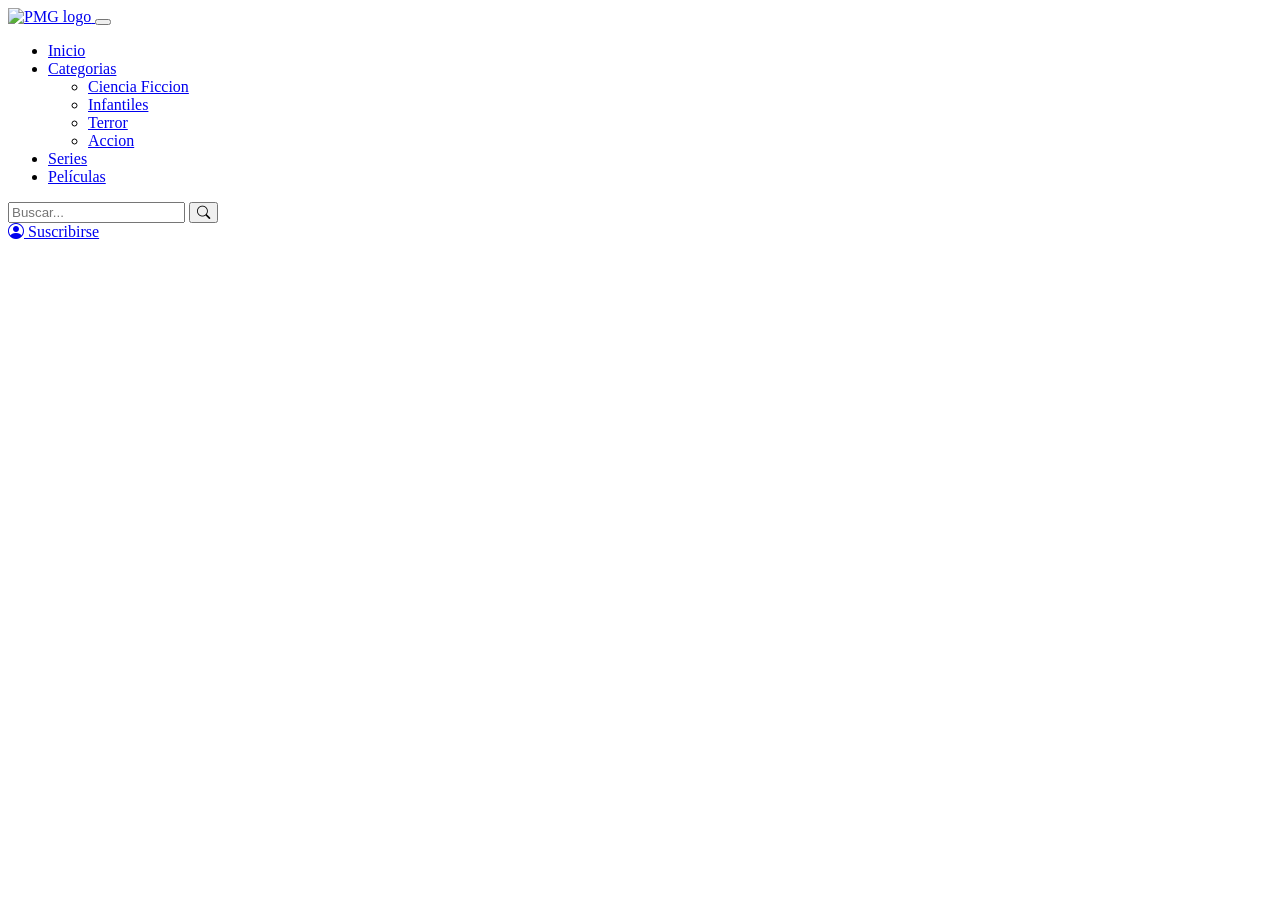
==== pages/acercaDeNosotros.html @ 9ce1ec20 "agregue el navbar en todas las paginas" ====
<!doctype html>
<html lang="es" data-bs-theme="dark">
  <head>
    <meta charset="UTF-8" />
    <meta name="viewport" content="width=device-width, initial-scale=1.0" />
    <meta
      name="description"
      content="Mirá las mejores películas y series en un solo lugar. Con PMR pochocleá sin limites ni interrupciones. Contenido actualizado nacional e internacional."
    />
    <meta
      name="author"
      content="Maira Galván, Patricio Moyano, Rodrigo Rueda"
    />
    <link rel="shortcut icon" href="./img/favic.jpeg" type="image/x-icon" />
    <link
      rel="stylesheet"
      href="https://cdn.jsdelivr.net/npm/bootstrap-icons@1.13.1/font/bootstrap-icons.min.css"
    />
    <link rel="stylesheet" href="./css/bootstrap.min.css" />
    <link rel="stylesheet" href="./css/style.css" />
    <title>PMR Plus</title>
  </head>
<body>
  <header class="sticky-top">
    <nav class="navbar navbar-expand-lg navbar-dark ">
      <div class="container-fluid">

                <!-- Logo -->
                <a class="navbar-brand fw-bold d-flex alingn-items-center" href="./index.html">
                    <img src="./img/logoNavbar.png" alt="PMG logo"  class="logo-nav">
                  </a>
                  
                  <!-- hamburguesa -->
                  <button class="navbar-toggler" type="button" data-bs-toggle="collapse" data-bs-target="#navbarContenido">
                    <span class="navbar-toggler-icon"></span>
                  </button>
                  
                  <!-- Contenido del navbar -->
                  <div class="collapse navbar-collapse" id="navbarContenido">
                    
                    <!-- Links -->
                    <ul class="navbar-nav  me-auto mb-2 mb-lg-0 ">
                    <li class="nav-item"> 
                      <a class="nav-link active" href="./index.html">Inicio</a>
                    </li>
                    <!--Categorias desplegable-->
                    <li class="nav-item dropdown">
                      <a class="nav-link dropdown-toggle" href="#" role="button" data-bs-toggle="dropdown">
                        Categorias
                      </a>
                        <ul class="dropdown-menu dropdown-menu-dark">
                          <li>
                            <a class="dropdown-item" href="./pages/categorias.html">Ciencia Ficcion</a>
                          </li>
                          <li>
                            <a class=" dropdown-item" href="./pages/categorias2.html">Infantiles</a>
                          </li>
                          <li>
                            <a class=" dropdown-item" href="./pages/error404.html">Terror</a>
                          </li>
                          <li>
                            <a class=" dropdown-item" href="./pages/error404.html">Accion</a>
                          </li>
                        </ul>
                      </li>
                        <li class="nav-item">
                          <a class="nav-link" href="./pages/detalleSerie.html">Series</a>
                        </li>
                        <li class="nav-item">
                          <a class="nav-link" href="./pages/detallePelicula.html">Películas</a>
                        </li>
                      
                    </ul>

                    <!-- Buscador -->
                    <div class="d-flex flex-column flex-lg-row align-items-lg-center gap-3">
                      <form class="d-flex">
                        <input class="form-control me-2 buscador" type="search" placeholder="Buscar...">
                        <button class="btn btn-outline-light" type="submit">
                          <i class="bi bi-search"></i>
                        </button>
                      </form>
                      
                      <div class="d-flex align-items-center gap-3 ">
                        <!-- login -->
                        <a href="./pages/login.html" class="login-icon ">
                          <i class="bi bi-person-circle"></i>
                        </a>
                    <!--suscripcion-->
                        <a href="./pages/suscripcion.html" class="btn btn-moderno">Suscribirse</a>
                      </div>
                    </div>
                
              </div>
        </nav>
        
    </header>
    <main>
    </main>
</body>
</html>
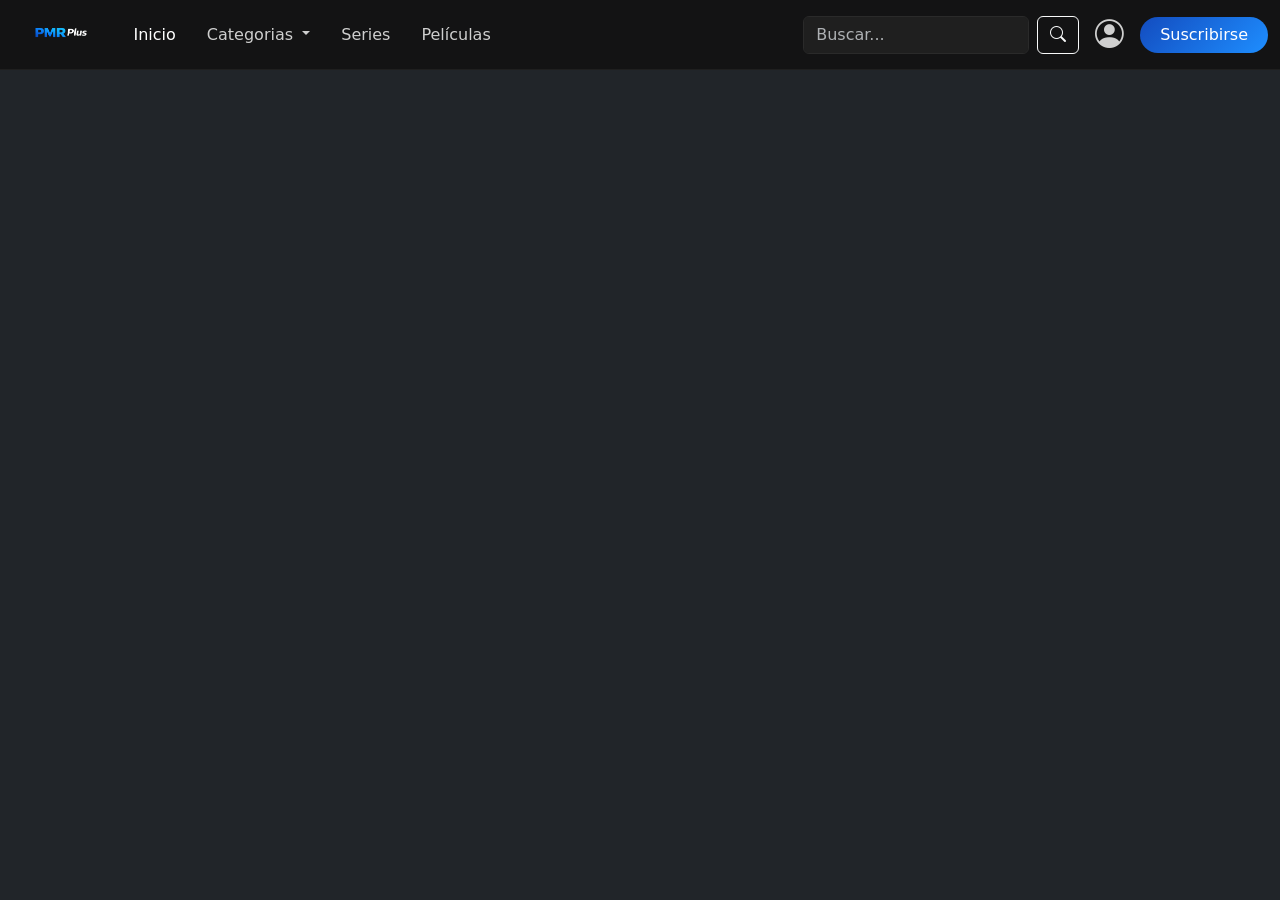
==== commit 179b83f5: "corrijo el funcionamiento del los links" ====
--- a/pages/acercaDeNosotros.html
+++ b/pages/acercaDeNosotros.html
@@ -11,23 +11,23 @@
       name="author"
       content="Maira Galván, Patricio Moyano, Rodrigo Rueda"
     />
-    <link rel="shortcut icon" href="./img/favic.jpeg" type="image/x-icon" />
+    <link rel="shortcut icon" href="../img/favic.jpeg" type="image/x-icon" />
     <link
       rel="stylesheet"
       href="https://cdn.jsdelivr.net/npm/bootstrap-icons@1.13.1/font/bootstrap-icons.min.css"
     />
-    <link rel="stylesheet" href="./css/bootstrap.min.css" />
-    <link rel="stylesheet" href="./css/style.css" />
+    <link rel="stylesheet" href="../css/bootstrap.min.css" />
+    <link rel="stylesheet" href="../css/style.css" />
     <title>PMR Plus</title>
   </head>
-<body>
-  <header class="sticky-top">
-    <nav class="navbar navbar-expand-lg navbar-dark ">
+  <body>
+    <header class="sticky-top">
+        <nav class="navbar navbar-expand-lg navbar-dark ">
       <div class="container-fluid">
 
                 <!-- Logo -->
                 <a class="navbar-brand fw-bold d-flex alingn-items-center" href="./index.html">
-                    <img src="./img/logoNavbar.png" alt="PMG logo"  class="logo-nav">
+                    <img src="../img/logoNavbar.png" alt="PMG logo"  class="logo-nav">
                   </a>
                   
                   <!-- hamburguesa -->
@@ -41,7 +41,7 @@
                     <!-- Links -->
                     <ul class="navbar-nav  me-auto mb-2 mb-lg-0 ">
                     <li class="nav-item"> 
-                      <a class="nav-link active" href="./index.html">Inicio</a>
+                      <a class="nav-link active" href="../index.html">Inicio</a>
                     </li>
                     <!--Categorias desplegable-->
                     <li class="nav-item dropdown">
@@ -50,24 +50,24 @@
                       </a>
                         <ul class="dropdown-menu dropdown-menu-dark">
                           <li>
-                            <a class="dropdown-item" href="./pages/categorias.html">Ciencia Ficcion</a>
+                            <a class="dropdown-item" href="./categorias.html">Ciencia Ficcion</a>
                           </li>
                           <li>
-                            <a class=" dropdown-item" href="./pages/categorias2.html">Infantiles</a>
+                            <a class=" dropdown-item" href="./categorias2.html">Infantiles</a>
                           </li>
                           <li>
-                            <a class=" dropdown-item" href="./pages/error404.html">Terror</a>
+                            <a class=" dropdown-item" href="./error404.html">Terror</a>
                           </li>
                           <li>
-                            <a class=" dropdown-item" href="./pages/error404.html">Accion</a>
+                            <a class=" dropdown-item" href="./error404.html">Accion</a>
                           </li>
                         </ul>
                       </li>
                         <li class="nav-item">
-                          <a class="nav-link" href="./pages/detalleSerie.html">Series</a>
+                          <a class="nav-link" href="./error404.html">Series</a>
                         </li>
                         <li class="nav-item">
-                          <a class="nav-link" href="./pages/detallePelicula.html">Películas</a>
+                          <a class="nav-link" href="./error404.html">Películas</a>
                         </li>
                       
                     </ul>
@@ -83,11 +83,11 @@
                       
                       <div class="d-flex align-items-center gap-3 ">
                         <!-- login -->
-                        <a href="./pages/login.html" class="login-icon ">
+                        <a href="./login.html" class="login-icon ">
                           <i class="bi bi-person-circle"></i>
                         </a>
                     <!--suscripcion-->
-                        <a href="./pages/suscripcion.html" class="btn btn-moderno">Suscribirse</a>
+                        <a href="./suscripcion.html" class="btn btn-moderno">Suscribirse</a>
                       </div>
                     </div>
                 
@@ -96,6 +96,9 @@
         
     </header>
     <main>
+      
     </main>
+    
+<script src="../js/bootstrap.bundle.min.js"></script>
 </body>
 </html>
--- a/css/style.css
+++ b/css/style.css
@@ -0,0 +1,459 @@
+@import url("https://fonts.googleapis.com/css2?family=Gravitas+One&family=Oswald:wght@200..700&family=Smooch+Sans:wght@100..900&display=swap");
+@import url('https://fonts.cdnfonts.com/css/buchanan');
+
+/**navbar**/
+/*barra fija*/
+.navbar {
+    height: 70px; /*altura del navbar*/
+    background-color: rgb(18, 18, 18, 0.9);
+    backdrop-filter: blur(8px); /*fondo borroso*/
+    border-bottom: 1px solid #1f1f1f; /*linea de corte*/
+    
+}
+
+.sticky-top{
+    position: sticky;
+    top: 0;
+    z-index: 1020;
+}
+
+/*logo*/
+.logo-nav {
+    height: 65px;
+    width: auto;
+}
+
+/*links*/
+.nav-link {
+    color: #cfcfcf;
+    position: relative;
+    transition: color 0.3s ease;
+    margin-right: 15px;
+}
+
+.nav-link:hover {
+    color: #1e8eff 
+}
+
+/*buscador*/
+.buscador{
+    background-color: #1f1f1f;
+    border: 1px solid #2a2a2a;
+    color: white;
+}
+
+.buscador:focus{
+    background-color: #1f1f1f;
+    border-color:#1e8eff ;
+    box-shadow: 0 0 8px rgba(30, 142, 255, 0.4); /*sobra de fondo cuando paso el mouse*/
+    color: white;
+}
+
+/*login*/
+.login-icon{
+    font-size: 1.8rem;/*tamaño*/
+    color: #cfcfcf;
+    transition: all 0.3s ease;
+    text-decoration: none;
+    display: flex;
+    align-items: center;
+    height: 42px;
+    transition: all 0.3s ease;
+}
+
+.login-icon:hover{
+    color:#1e8eff;
+    transform: scale(1.1);/*se agranda*/
+}
+
+.btn-moderno{
+    background: linear-gradient(135deg, #134cbf, #1e8eff); 
+    border: none;
+    border-radius: 30px;
+    padding: 6px 20px;
+    font-weight: 500;
+    color: white;
+    transition: all 0.3s ease;
+}
+
+.btn-moderno:hover{
+    transform: scale(1.05);
+    box-shadow:  0 4px 15px rgba(30, 142, 255, 0.5) ;
+    color: white;
+}
+
+/*!responsive¡*/
+@media (max-width: 992px){
+    .navbar-collapse{
+        background-color: rgba(26, 26, 26, 0.95);
+        backdrop-filter: blur(8px);
+        padding: 20px;
+        margin-top: 10px;
+        border-radius: 12px;
+        animation: fadeIn 0.3s ease-in-out; 
+    }
+
+    .logo-nav {
+        height: 45px; 
+    }
+
+
+}
+
+/* COMIENZAN ESTILOS PARA BANNER PRINCIPAL */
+.bg-img{
+  background-image:
+  radial-gradient(
+    ellipse at center,
+    rgba(0,0,0,0) 40%,
+    rgba(0,0,0,0.9) 94%
+  ),
+   url(../img/Superperri.avif);
+  background-size:cover;
+  height: 220px;
+}
+ 
+.contenido {
+  h1{
+    font-family: 'Buchanan', sans-serif;
+    font-size: 45px;
+  }
+  h6 {
+    font-family: "Oswald", sans-serif;
+    font-weight: weight;
+    font-style: normal;
+    color: #1e8eff;
+  }
+}
+
+.cont-edad{
+    display: flex;
+    position: absolute;
+    right: 0;
+    bottom: 20px;
+    
+}
+.bandita{
+    background-color: #1e8eff;
+    width: 5px;
+}
+
+.edad{
+    color: #1e8eff;
+    padding: 10px;
+    background-color:rgba(0, 0, 0, 0.7);
+}
+
+.btn-grad {
+  background-image: linear-gradient(
+    to right,
+    #dc2424 0%,
+    #4a569d 51%,
+    #dc2424 100%
+  );
+}
+.btn-grad {
+  padding: 15px 45px;
+  text-align: center;
+  text-transform: uppercase;
+  transition: 0.5s;
+  background-size: 200% auto;
+  color: white;
+  box-shadow: 0 0 20px #eee;
+  border-radius: 10px;
+  display: block;
+}
+
+.btn-grad:hover {
+  background-position: right center; 
+  color: #fff;
+  text-decoration: none;
+}
+
+@media(width >= 768px){
+  .bg-img{
+    height: 400px;
+  }
+  .cont-edad{
+    bottom: 40px;
+  }
+}
+
+@media(width > 1024px){
+  .bg-img{
+    height: 90vh;
+    background-image:
+    linear-gradient(
+      to bottom,
+      rgba(0, 0, 0, 0) 0%,
+      rgba(0, 0, 0, 0) 70%,
+      rgba(0, 0, 0, 0.9) 95%
+    ),
+    linear-gradient(
+      to right,
+      rgba(0, 0, 0, 0.8) 15%,
+      rgba(0, 0, 0, 0.75) 20%,
+      rgba(0, 0, 0, 0) 50%,
+      rgba(0, 0, 0, 0) 100%
+    ),
+    url(../img/Superperri.avif);
+    background-position: top;
+  }
+  .contenido {
+    position: absolute;
+    bottom: 50px;
+    left: 65px;
+    h1{
+      font-size: 58px;
+    }
+    p{
+      max-width: 35%;
+    }
+  }
+  .cont-edad{
+    bottom: 100px;
+  }
+}
+
+/* -----COMIENZA ESTILOS SECCION PELIS SUGERIDAS -----*/
+
+.card {
+  transition: all 300ms ease;
+  cursor: pointer;
+  border-radius: 10px;
+  flex-shrink: 0; /*Para que no se achiquen las cards*/
+  
+  &:hover{
+    transform: scale(1.2);
+    z-index: 10;
+    border: 3px solid linen;
+  }
+}
+
+.card img{
+  border-radius: 10px;
+}
+
+.carousel-inner{
+  overflow: visible; /*Permite que las cards se agranden con el hover*/
+}
+
+.carousel-control-prev, .carousel-control-next{ /*Color claro para flechas carousel*/
+  filter: invert(0);
+}
+
+.row>*{  /*Le cambie el padding con el que viene la grilla de bootstrap*/
+  padding-left: 3px!important;
+  padding-right: 3px!important;
+}
+
+.contenedor{
+  display:flex;
+  gap: 16px;
+  overflow-x: auto; /*Permite que el contenido se desborde sin estirar la pagina hacia los costados*/
+  scroll-behavior: smooth;
+  padding: 16px 0;
+}
+
+.contenedor::-webkit-scrollbar{  
+  display: none;
+}
+
+
+@media (width > 1024px){  /*En dispositivos grandes se ve solo carousel bootstrap*/
+  .carousel-md{
+    display: none;
+  }
+}
+
+@media (width <= 1024px){  /*En dispositivos sm y md desaparece el carousel y aparece grilla flexbox*/
+  .carousel-lg{
+    display: none;
+  }
+}
+/*-----FINALIZAN ESTILOS SECCION PELIS SUGERIDAS-----*/
+
+/**banner de suscripcion**/
+.banner-suscripcion{
+    position: relative;
+    height: 400px; 
+    overflow: hidden; /*se borra si algo sobresale*/
+    margin: auto;
+}
+
+.banner-img{
+    position:absolute;
+    width: 100%;
+    height: 100%;
+    object-fit: cover; /*para que no se deforme*/
+    top: 0;
+    left: 0;
+}
+
+.banner-contenido{
+    position: relative;
+    z-index: 2;
+    color: white;
+    height: 100%;
+    display: flex;
+    flex-direction: column;
+    justify-content: center;
+    align-items: center;
+    background-color: #00000076;
+}
+
+.titulo-banner{
+    font-size: 2rem;
+    font-weight: 600;/*grosor para el titulo*/
+    margin-bottom: 15px;
+}
+
+.sub-banner{
+    margin-bottom: 25px;
+    color: #d1d1d1;
+}
+
+.botones-banner{
+    display: flex;
+    justify-content: center;
+    gap: 20px;
+    flex-wrap: wrap;
+}
+
+.boton-primary{
+    background-color: #163f90bf;
+    border: none;
+    padding: 12px 35px;
+    border-radius: 30px;
+    font-weight: 500;
+    color: white;
+    transition: all 0.3s ease;
+}
+
+.boton-primary:hover {
+    transform: scale(1.08);
+    box-shadow: 0 8px 25px rgba(30, 142, 255, 0.6); 
+}
+
+.boton-secondary{
+    border: 2px solid #11589e;
+    padding: 14px 40px;
+    border-radius: 50px;
+    color: #1e8eff;
+    transition: all 0.3s ease;
+}
+
+.boton-secondary:hover{
+    background-color: #1e8eff;
+    color: white;
+}
+
+/*responsive banner suscripcion*/
+@media (max-whidth: 992px) {
+    .titulo-banner{
+        font-size: 1.8rem;
+    }
+}
+
+@media (max-width: 768px){
+    .banner-suscripcion{
+        height: auto; /*ya no queda fijo */
+    }
+
+    .banner-contenido{
+        padding: 60px 20px;
+        text-align: center;
+    }
+
+    .titulo-banner{
+        font-size: 1.5rem;
+    }
+
+    .sub-banner{
+        font-size: 1rem;
+    }
+
+    .botones-banner{
+        flex-direction: column;
+        gap: 15px;
+    }
+
+    .botones-banner a{
+        width: 100%;
+        text-align: center;
+    }
+}
+
+/*Categorias Sugeridas*/
+
+.categoria-card {
+  transition: transform 0.3s ease, box-shadow 0.3s ease;
+}
+
+.categoria-card:hover {
+  transform: scale(1.05);
+  box-shadow: 0 10px 25px rgba(0,0,0,0.5);
+}
+
+.titulo-categoria {
+  font-family: 'Buchanan', sans-serif;
+  color: #ff0000;
+  background-color: rgba(0, 0, 0, 0.705);
+  letter-spacing: 3px;
+  text-transform: uppercase;
+  font-size: 1.3rem;
+}
+
+/*-----COMIENZAN ESTILOS PARA PAGINAS DE CATEGORIAS-----*/
+
+.carousel-indicators{
+  position: relative;
+  margin-top: 20px;
+}
+
+.carousel-indicators button{
+  width: 40px!important;
+  height: 40px!important;
+  text-indent: 0!important;
+}
+
+#boton-flecha{
+  background-color: rgba(0, 0, 0, 0);
+  border-radius: 50%;
+  scale: 0.7;
+  &:hover{
+    background-color: rgba(0, 0, 0, 0.6);
+  }
+}
+
+.galeria img{
+  cursor: pointer;
+  transition: all 300ms ease;
+  border: solid 2px rgba(255, 255, 255, 0);
+  &:hover{
+    transform: scale(1.1);
+    border: solid 2px rgb(255, 255, 255);
+  }
+}
+
+.form-select{
+  width: 200px!important;
+}
+
+@media (width > 1400px){
+  .carousel-control-next {
+    right: 300px;
+}
+  .carousel-control-prev{
+    left: 300px;
+  }
+}
+
+
+
+
+
+
+
+
+
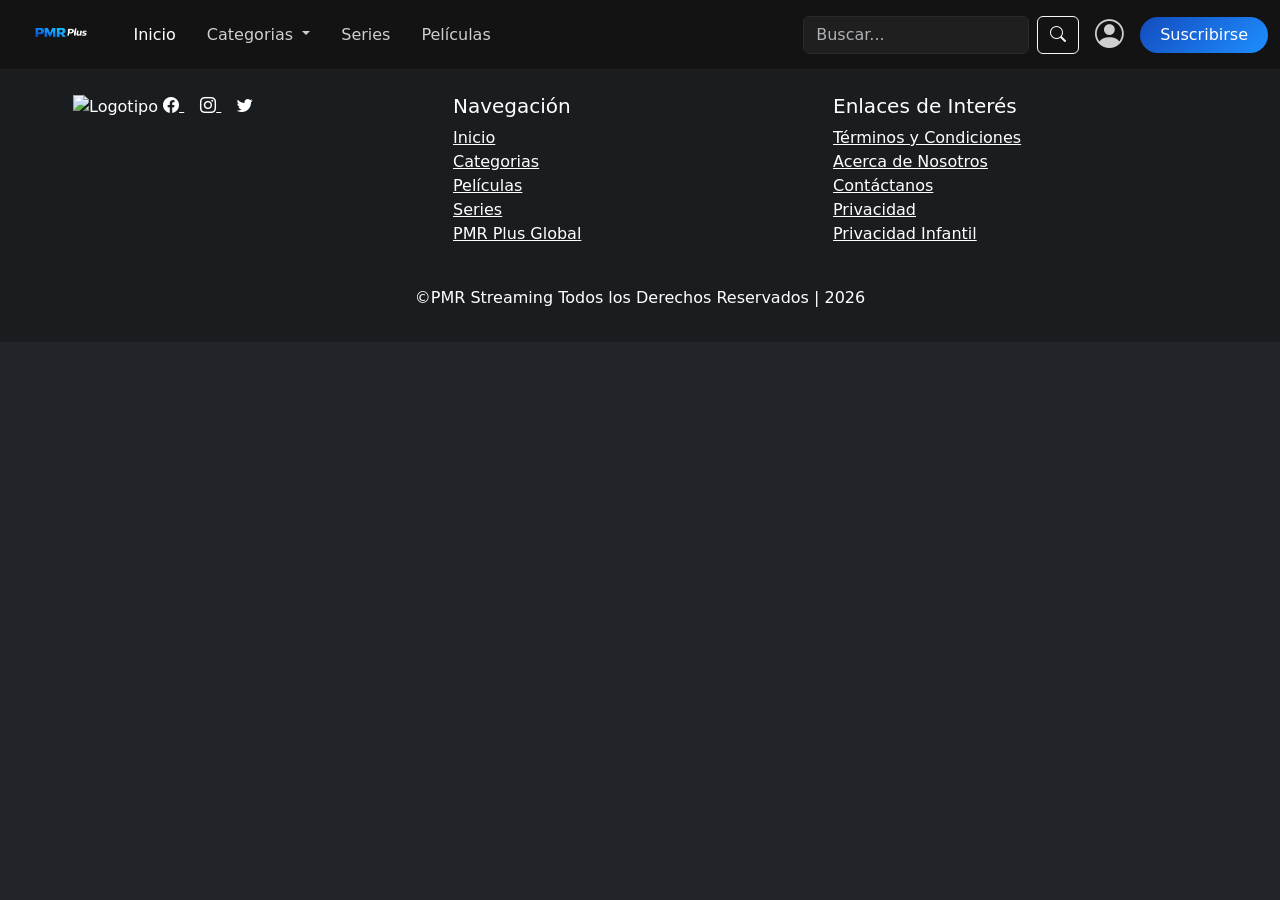
==== commit 5dbe7df0: "agregando el footer a todas los archivos" ====
--- a/pages/acercaDeNosotros.html
+++ b/pages/acercaDeNosotros.html
@@ -61,6 +61,21 @@
                           <li>
                             <a class=" dropdown-item" href="./error404.html">Accion</a>
                           </li>
+                          <li>
+                            <a class=" dropdown-item" href="./error404.html">Comedia</a>
+                          </li>
+                          <li>
+                            <a class=" dropdown-item" href="./error404.html">Documentales</a>
+                          </li>
+                          <li>
+                            <a class=" dropdown-item" href="./error404.html">Policiales</a>
+                          </li>
+                          <li>
+                            <a class=" dropdown-item" href="./error404.html">Anime</a>
+                          </li>
+                          <li>
+                            <a class=" dropdown-item" href="./error404.html">Doramas</a>
+                          </li>
                         </ul>
                       </li>
                         <li class="nav-item">
@@ -98,7 +113,106 @@
     <main>
       
     </main>
-    
+    <footer class="bg-dark-subtle text-white pt-4 pb-3">
+        <div class="container">
+            <div class="row text-center text-md-start">
+                <!-- Columna 1: Logo y redes -->
+                <div class="col-12 col-md-12 col-lg-4 mb-3">
+                    <img src="./img/logoNavbar.png" alt="Logotipo" width="120" />
+                    <a href="./pages/error404.html" class="text-white me-3">
+                        <i class="bi bi-facebook"></i>
+                    </a>
+                    <a href="./pages/error404.html" class="text-white me-3">
+                        <i class="bi bi-instagram"></i>
+                    </a>
+                    <a href="./pages/error404.html" class="text-white">
+                        <i class="bi bi-twitter"></i>
+                    </a>
+                </div>
+                
+                <!-- Columna 2: Navegación -->
+                <div class="col-12 col-md-6 col-lg-4 mb-3">
+                    <h5>Navegación</h5>
+                    <ul class="list-unstyled">
+                        <li>
+                            <a href="../index.html" class="text-white me-3"
+                            >Inicio</a
+                            >
+                        </li>
+                        <li>
+                            <a href="../pages/categorias.html" class="text-white me-3"
+                            >Categorias</a
+                            >
+                        </li>
+                        <li>
+                            <a href="../pages/detallePelicula.html" class="text-white me-3"
+                            >Películas</a
+                            >
+                        </li>
+                        <li>
+                            <a href="../pages/detalleSerie.html" class="text-white me-3"
+                            >Series</a
+                            >
+                        </li>
+                <li>
+                    <a href="../pages/error404.html" class="text-white me-3"
+                    >PMR Plus Global</a
+                    >
+                </li>
+            </ul>
+        </div>
+        <!-- Columna 3: Links -->
+        <div class="col-12 col-md-6 col-lg-4 mb-3">
+            <h5>Enlaces de Interés</h5>
+            <ul class="list-unstyled">
+                <li>
+                    <a
+                    href="../pages/error404.html"
+                    class="text-white text-decoration-underline"
+                    >
+                    Términos y Condiciones
+                </a>
+            </li>
+            <li>
+                <a
+                href="../pages/acercaDeNosotros.html"
+                class="text-white text-decoration-underline"
+                >
+                Acerca de Nosotros
+            </a>
+                </li>
+                <li>
+                    <a
+                    href="../pages/contacto.html"
+                    class="text-white text-decoration-underline"
+                    >
+                    Contáctanos
+                </a>
+            </li>
+            <li>
+                <a
+                href="../pages/error404.html"
+                class="text-white text-decoration-underline"
+                >
+                Privacidad
+            </a>
+        </li>
+        <li>
+            <a
+            href="../pages/error404.html"
+            class="text-white text-decoration-underline"
+            >
+            Privacidad Infantil
+        </a>
+    </li>
+</ul>
+</div>
+</div>
+<p class="text-center mt-2">
+    ©PMR Streaming Todos los Derechos Reservados | 2026
+</p>
+</div>
+</footer>
 <script src="../js/bootstrap.bundle.min.js"></script>
 </body>
 </html>
--- a/css/style.css
+++ b/css/style.css
@@ -417,12 +417,12 @@
   text-indent: 0!important;
 }
 
-#boton-flecha{
-  background-color: rgba(0, 0, 0, 0);
+.boton-flecha{
+  background-color: rgba(0, 0, 0, 0)!important;
   border-radius: 50%;
   scale: 0.7;
   &:hover{
-    background-color: rgba(0, 0, 0, 0.6);
+    background-color: rgba(0, 0, 0, 0.6)!important;
   }
 }
 
@@ -440,20 +440,125 @@
   width: 200px!important;
 }
 
+@media (width >= 768px){
+  .btn-next {
+    right: 100px;
+}
+  .btn-prev{
+    left: 100px;
+  }
+}
+
+@media (width > 992px){
+  .btn-next {
+    right: 200px;
+}
+  .btn-prev{
+    left: 200px;
+  }
+  .lg-h3{
+    font-size: 28px;
+  }
+}
+
 @media (width > 1400px){
-  .carousel-control-next {
+  .btn-next {
     right: 300px;
 }
-  .carousel-control-prev{
+ .btn-prev{
     left: 300px;
   }
 }
 
 
-
-
-
-
-
-
-
+/*Subscripción*/
+
+.sub-body {
+  background-color: #1a1d20;
+  color: white;
+}
+
+.sub-card {
+  border-radius: 12px;
+}
+
+.sub-card:hover {
+  transform: scale(1.03);
+  transition: 0.3s ease;
+}
+
+.sub-footer {
+  background-color: #1a1d20;
+}
+
+/*Opcional*/
+.sub-fondo {
+  position: relative;
+  background-image: url('../img/backgroundSub.jpg');
+  background-size: cover;
+  background-position: center;
+  background-attachment: fixed;
+  overflow: hidden;
+}
+
+/* Overlay oscuro */
+.sub-fondo:before {
+  content: "";
+  position: absolute;
+  inset: 0;
+  backdrop-filter: blur(1px);
+  background: rgba(0, 0, 0, 0.6);
+  z-index: 0;
+}
+
+/* Asegura que el contenido quede arriba */
+.sub-fondo .container {
+  position: relative;
+  z-index: 1;
+}
+
+/* Caja del formulario 
+.form-card {
+  background: rgba(15, 15, 15, 0.85);
+  border-radius: 15px;
+  backdrop-filter: blur(4px);
+  box-shadow: 0 0 30px rgba(0, 0, 0, 0.6);
+}*/
+
+.error-body {
+  height: 100vh;
+  background-image: url('../img/error404.jpg');
+  background-size: cover;
+  background-position: center;
+  display: flex;
+  align-items: center;
+  justify-content: center;
+  position: relative;
+  color: white;
+}
+
+/* Overlay oscuro */
+.error-body:before {
+  content: "";
+  position: absolute;
+  inset: 0;
+  background: rgba(0, 0, 0, 0.7);
+  backdrop-filter: blur(4px);
+}
+
+.error-container {
+  position: relative;
+  z-index: 1;
+}
+
+.error-code {
+  font-size: 8rem;
+  font-weight: bold;
+  letter-spacing: 10px;
+  text-shadow: 0 0 25px rgba(30, 144, 255, 0.8);
+}
+
+
+
+
+
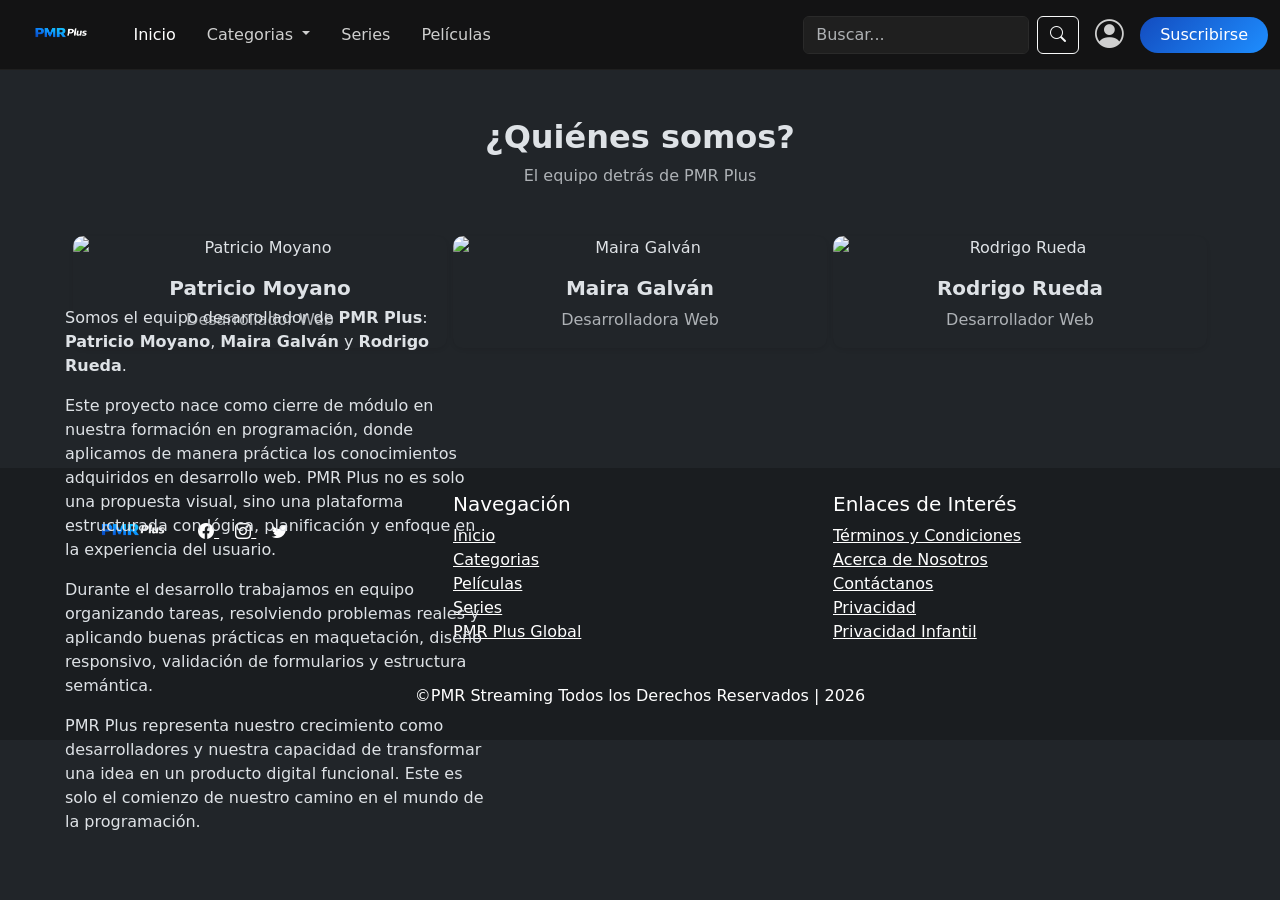
==== commit 6ed8a401: "avanzando en la pagina acerca de nosotros" ====
--- a/pages/acercaDeNosotros.html
+++ b/pages/acercaDeNosotros.html
@@ -11,13 +11,13 @@
       name="author"
       content="Maira Galván, Patricio Moyano, Rodrigo Rueda"
     />
-    <link rel="shortcut icon" href="../img/favic.jpeg" type="image/x-icon" />
+    <link rel="shortcut icon" href="../img/logoNavbar.png" type="image/x-icon" />
     <link
       rel="stylesheet"
       href="https://cdn.jsdelivr.net/npm/bootstrap-icons@1.13.1/font/bootstrap-icons.min.css"
     />
-    <link rel="stylesheet" href="../css/bootstrap.min.css" />
-    <link rel="stylesheet" href="../css/style.css" />
+    <link rel="stylesheet" href="../css/bootstrap.min.css"/>
+    <link rel="stylesheet" href="../css/style.css"/>
     <title>PMR Plus</title>
   </head>
   <body>
@@ -26,7 +26,7 @@
       <div class="container-fluid">
 
                 <!-- Logo -->
-                <a class="navbar-brand fw-bold d-flex alingn-items-center" href="./index.html">
+                <a class="navbar-brand fw-bold d-flex alingn-items-center" href="../index.html">
                     <img src="../img/logoNavbar.png" alt="PMG logo"  class="logo-nav">
                   </a>
                   
@@ -50,39 +50,39 @@
                       </a>
                         <ul class="dropdown-menu dropdown-menu-dark">
                           <li>
-                            <a class="dropdown-item" href="./categorias.html">Ciencia Ficcion</a>
-                          </li>
-                          <li>
-                            <a class=" dropdown-item" href="./categorias2.html">Infantiles</a>
-                          </li>
-                          <li>
-                            <a class=" dropdown-item" href="./error404.html">Terror</a>
-                          </li>
-                          <li>
-                            <a class=" dropdown-item" href="./error404.html">Accion</a>
-                          </li>
-                          <li>
-                            <a class=" dropdown-item" href="./error404.html">Comedia</a>
-                          </li>
-                          <li>
-                            <a class=" dropdown-item" href="./error404.html">Documentales</a>
-                          </li>
-                          <li>
-                            <a class=" dropdown-item" href="./error404.html">Policiales</a>
-                          </li>
-                          <li>
-                            <a class=" dropdown-item" href="./error404.html">Anime</a>
-                          </li>
-                          <li>
-                            <a class=" dropdown-item" href="./error404.html">Doramas</a>
+                            <a class="dropdown-item" href="../pages/categorias.html">Ciencia Ficcion</a>
+                          </li>
+                          <li>
+                            <a class=" dropdown-item" href="../pages/categorias2.html">Infantiles</a>
+                          </li>
+                          <li>
+                            <a class=" dropdown-item" href="../pages/error404.html">Terror</a>
+                          </li>
+                          <li>
+                            <a class=" dropdown-item" href="../pages/error404.html">Accion</a>
+                          </li>
+                          <li>
+                            <a class=" dropdown-item" href="../pages/error404.html">Comedia</a>
+                          </li>
+                          <li>
+                            <a class=" dropdown-item" href="../pages/error404.html">Documentales</a>
+                          </li>
+                          <li>
+                            <a class=" dropdown-item" href="../pages/error404.html">Policiales</a>
+                          </li>
+                          <li>
+                            <a class=" dropdown-item" href="../pages/error404.html">Anime</a>
+                          </li>
+                          <li>
+                            <a class=" dropdown-item" href="../pages/error404.html">Doramas</a>
                           </li>
                         </ul>
                       </li>
                         <li class="nav-item">
-                          <a class="nav-link" href="./error404.html">Series</a>
+                          <a class="nav-link" href=".../pages/detalleSerie.html">Series</a>
                         </li>
                         <li class="nav-item">
-                          <a class="nav-link" href="./error404.html">Películas</a>
+                          <a class="nav-link" href="../pages/detallePelicula.html">Películas</a>
                         </li>
                       
                     </ul>
@@ -98,11 +98,11 @@
                       
                       <div class="d-flex align-items-center gap-3 ">
                         <!-- login -->
-                        <a href="./login.html" class="login-icon ">
+                        <a href="../pages/login.html" class="login-icon ">
                           <i class="bi bi-person-circle"></i>
                         </a>
                     <!--suscripcion-->
-                        <a href="./suscripcion.html" class="btn btn-moderno">Suscribirse</a>
+                        <a href="../pages/" class="btn btn-moderno">Suscribirse</a>
                       </div>
                     </div>
                 
@@ -111,21 +111,94 @@
         
     </header>
     <main>
+<section class="quienes-somos py-5">
+  <div class="container">
+    
+    <div class="text-center mb-5">
+      <h2 class="fw-bold">¿Quiénes somos?</h2>
+      <p class="text-muted">El equipo detrás de PMR Plus</p>
+    </div>
+
+    <!-- FOTOS DEL EQUIPO -->
+    <div class="row text-center mb-5">
       
+      <div class="col-md-4 mb-4">
+        <div class="card border-0 shadow-sm h-100">
+          <img src="img/patricio.jpg" class="card-img-top" alt="Patricio Moyano">
+          <div class="card-body">
+            <h5 class="card-title fw-bold">Patricio Moyano</h5>
+            <p class="card-text text-muted">Desarrollador Web</p>
+          </div>
+        </div>
+      </div>
+
+      <div class="col-md-4 mb-4">
+        <div class="card border-0 shadow-sm h-100">
+          <img src="img/maira.jpg" class="card-img-top" alt="Maira Galván">
+          <div class="card-body">
+            <h5 class="card-title fw-bold">Maira Galván</h5>
+            <p class="card-text text-muted">Desarrolladora Web</p>
+          </div>
+        </div>
+      </div>
+
+      <div class="col-md-4 mb-4">
+        <div class="card border-0 shadow-sm h-100">
+          <img src="img/rodrigo.jpg" class="card-img-top" alt="Rodrigo Rueda">
+          <div class="card-body">
+            <h5 class="card-title fw-bold">Rodrigo Rueda</h5>
+            <p class="card-text text-muted">Desarrollador Web</p>
+          </div>
+        </div>
+      </div>
+
+    </div>
+
+    <!-- TEXTO -->
+    <div class="contenido">
+      <p>
+        Somos el equipo desarrollador de <strong>PMR Plus</strong>:
+        <strong>Patricio Moyano</strong>, 
+        <strong>Maira Galván</strong> y 
+        <strong>Rodrigo Rueda</strong>.
+      </p>
+
+      <p>
+        Este proyecto nace como cierre de módulo en nuestra formación en programación,
+        donde aplicamos de manera práctica los conocimientos adquiridos en desarrollo web.
+        PMR Plus no es solo una propuesta visual, sino una plataforma estructurada con
+        lógica, planificación y enfoque en la experiencia del usuario.
+      </p>
+
+      <p>
+        Durante el desarrollo trabajamos en equipo organizando tareas, resolviendo
+        problemas reales y aplicando buenas prácticas en maquetación, diseño responsivo,
+        validación de formularios y estructura semántica.
+      </p>
+
+      <p>
+        PMR Plus representa nuestro crecimiento como desarrolladores y nuestra capacidad
+        de transformar una idea en un producto digital funcional.
+        Este es solo el comienzo de nuestro camino en el mundo de la programación.
+      </p>
+    </div>
+
+  </div>
+</section>
     </main>
     <footer class="bg-dark-subtle text-white pt-4 pb-3">
         <div class="container">
             <div class="row text-center text-md-start">
                 <!-- Columna 1: Logo y redes -->
                 <div class="col-12 col-md-12 col-lg-4 mb-3">
-                    <img src="./img/logoNavbar.png" alt="Logotipo" width="120" />
-                    <a href="./pages/error404.html" class="text-white me-3">
+                    <img src="../img/logoNavbar.png" alt="Logotipo" width="120" />
+                    <a href="../pages/error404.html" class="text-white me-3">
                         <i class="bi bi-facebook"></i>
                     </a>
-                    <a href="./pages/error404.html" class="text-white me-3">
+                    <a href="../pages/error404.html" class="text-white me-3">
                         <i class="bi bi-instagram"></i>
                     </a>
-                    <a href="./pages/error404.html" class="text-white">
+                    <a href="../pages/error404.html" class="text-white">
                         <i class="bi bi-twitter"></i>
                     </a>
                 </div>
--- a/css/style.css
+++ b/css/style.css
@@ -222,11 +222,10 @@
   cursor: pointer;
   border-radius: 10px;
   flex-shrink: 0; /*Para que no se achiquen las cards*/
-  
+
   &:hover{
     transform: scale(1.2);
     z-index: 10;
-    border: 3px solid linen;
   }
 }
 
@@ -270,6 +269,9 @@
   .carousel-lg{
     display: none;
   }
+  .card img{
+  max-height: 192px;
+}
 }
 /*-----FINALIZAN ESTILOS SECCION PELIS SUGERIDAS-----*/
 
@@ -470,6 +472,147 @@
   }
 }
 
+/**Pagina detalle serie/ pelicula**/
+.detalle-serie .carousel .col-2{
+  flex: 0 0 auto;
+  width: 50px;
+}
+
+.serie-principal{
+  height: 70vh;
+  position: relative;
+  overflow: hidden;
+}
+
+.serie-video {
+  width: 100%;
+  height: 100%;
+  object-fit: cover;
+}
+
+/* BOTON SONIDO VIDEO */
+.btn-sonido{
+  position: absolute;
+  top: 20px;
+  right: 20px;
+  z-index: 3;
+}
+
+
+.serie-overlay{
+  position: absolute;
+  top: 0;
+  left: 0;
+  width: 100%;
+  height: 100%;
+  background: linear-gradient(
+  to right,
+  rgba(0,0,0,0.9) 25%,
+  rgba(0,0,0,0.4) 60%,
+  rgba(0,0,0,0.1) 100%
+  );
+}
+
+.serie-info{
+  position: absolute;
+  top: 50%;
+  left: 80px;
+  transform: translateY(-50%);
+  max-width: 500px;
+  z-index: 2;
+}
+
+.serie-titulo{
+  font-size: 3rem;
+  font-weight: bold;
+}
+
+.serie-descripcion{
+  margin-top: 15px;
+  color: #cfcfcf;
+}
+
+.serie-datos{
+  display: flex;
+  gap: 15px;
+  margin-top: 10px;
+  color: #aaa;
+}
+
+.card-capitulo{
+  width: 160px;
+  height: 180px;
+  background-color: #1a1a1a;
+  border-radius: 10px;
+  overflow: hidden; /*Para que la imagen no se salga de la card*/
+}
+
+.card-capitulo img{
+  width: 100%;
+  height: 100px;
+  object-fit: cover; /*Para que la imagen se ajuste a la card sin deformarse*/
+}
+
+
+
+.card-capitulo:hover{
+  transform: scale(1.05);
+}
+
+.card a{
+  text-decoration: none;
+  color: white;
+}
+
+.card a:hover{
+  color: white;
+}
+
+.btn-carousel{
+  width: 50px;
+  height: 50px;
+  top:45%;
+  transform: translateY(-50%);
+}
+
+.carousel-control-prev.btn-carousel{
+  left: -40px;
+}
+
+.carousel-control-next.btn-carousel{
+  right: -40px;
+}
+
+.carousel .row{
+  margin: 0;
+}
+
+/*Responsive*/
+
+@media (max-width: 768px){
+.serie-principal{
+  height: 50vh;
+}
+
+.serie-info{
+  left: 20px;
+  right: 20px;
+}
+
+.serie-titulo{
+  font-size: 2rem;
+}
+
+.detalle-serie .carousel .col-2{
+    width: 33.33%;
+  }
+}
+
+@media (min-width: 992px){
+  .detalle-serie .carousel .col-2{
+    width:16%;
+  }
+}
 
 /*Subscripción*/
 
@@ -480,11 +623,21 @@
 
 .sub-card {
   border-radius: 12px;
+  cursor: pointer;
 }
 
 .sub-card:hover {
   transform: scale(1.03);
   transition: 0.3s ease;
+}
+
+.sub-titulo {
+  font-family: 'Buchanan', sans-serif;
+  color: white;
+  background-color: rgba(0, 0, 0, 0.705);
+  letter-spacing: 3px;
+  text-transform: uppercase;
+  font-size: 1.3rem;
 }
 
 .sub-footer {
@@ -516,14 +669,6 @@
   position: relative;
   z-index: 1;
 }
-
-/* Caja del formulario 
-.form-card {
-  background: rgba(15, 15, 15, 0.85);
-  border-radius: 15px;
-  backdrop-filter: blur(4px);
-  box-shadow: 0 0 30px rgba(0, 0, 0, 0.6);
-}*/
 
 .error-body {
   height: 100vh;
@@ -558,7 +703,6 @@
   text-shadow: 0 0 25px rgba(30, 144, 255, 0.8);
 }
 
-
-
-
-
+/* ----Finaliza pagina Suscripcion */
+
+
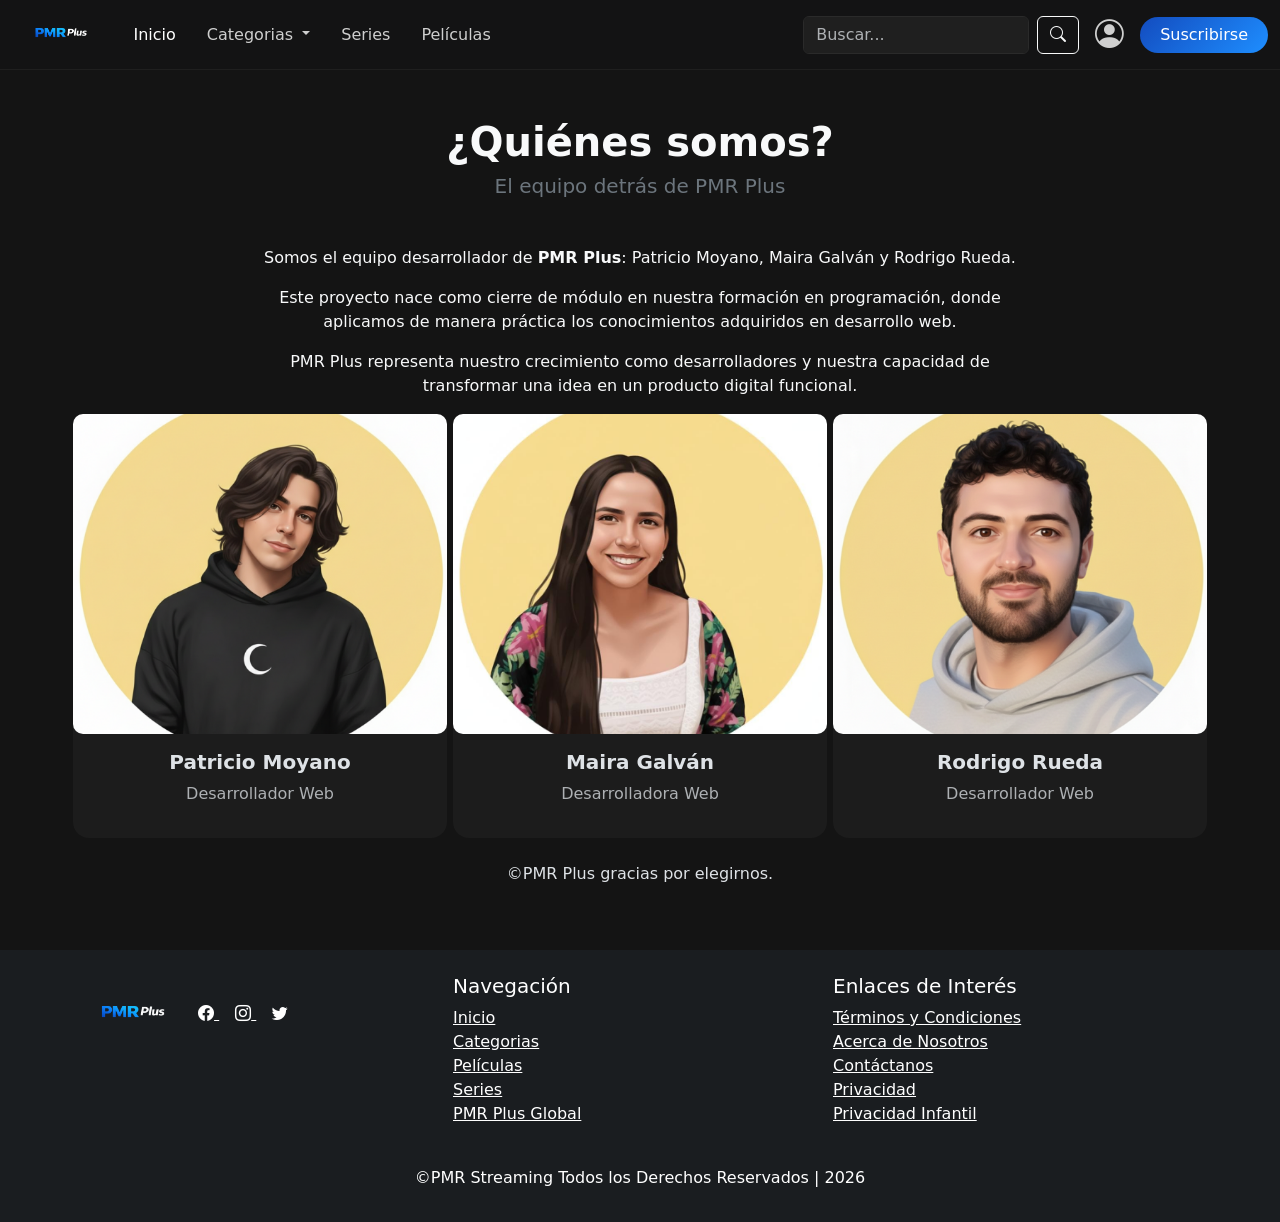
==== commit fa3a4c37: "ultimando detalles" ====
--- a/pages/acercaDeNosotros.html
+++ b/pages/acercaDeNosotros.html
@@ -113,76 +113,69 @@
     <main>
 <section class="quienes-somos py-5">
   <div class="container">
-    
+
+    <!-- TITULO -->
     <div class="text-center mb-5">
-      <h2 class="fw-bold">¿Quiénes somos?</h2>
-      <p class="text-muted">El equipo detrás de PMR Plus</p>
+      <h1 class="fw-bold text-light">¿Quiénes somos?</h1>
+      <h5 class="text-secondary">El equipo detrás de PMR Plus</h5>
     </div>
 
-    <!-- FOTOS DEL EQUIPO -->
-    <div class="row text-center mb-5">
-      
-      <div class="col-md-4 mb-4">
-        <div class="card border-0 shadow-sm h-100">
-          <img src="img/patricio.jpg" class="card-img-top" alt="Patricio Moyano">
+    <!-- TEXTO -->
+    <div class="row justify-content-center mt-5">
+      <div class="col-12 col-lg-8 text-center text-light">
+        <p>
+          Somos el equipo desarrollador de <strong>PMR Plus</strong>:
+          Patricio Moyano, Maira Galván y Rodrigo Rueda.
+        </p>
+
+        <p>
+          Este proyecto nace como cierre de módulo en nuestra formación en programación,
+          donde aplicamos de manera práctica los conocimientos adquiridos en desarrollo web.
+        </p>
+
+        <p>
+          PMR Plus representa nuestro crecimiento como desarrolladores y nuestra capacidad
+          de transformar una idea en un producto digital funcional.
+        </p>
+      </div>
+    </div>
+
+    <!-- CARDS -->
+    <div class="row g-4 justify-content-center">
+
+      <div class="col-12 col-sm-6 col-lg-4">
+        <div class="card team-card text-center h-100">
+          <img src="../img/acerca-de-nosotros/patricio.png" class="team-img" alt="Patricio Moyano">
           <div class="card-body">
-            <h5 class="card-title fw-bold">Patricio Moyano</h5>
-            <p class="card-text text-muted">Desarrollador Web</p>
+            <h5 class="fw-bold">Patricio Moyano</h5>
+            <p class="text-muted">Desarrollador Web</p>
           </div>
         </div>
       </div>
 
-      <div class="col-md-4 mb-4">
-        <div class="card border-0 shadow-sm h-100">
-          <img src="img/maira.jpg" class="card-img-top" alt="Maira Galván">
+      <div class="col-12 col-sm-6 col-lg-4">
+        <div class="card team-card text-center h-100">
+          <img src="../img/acerca-de-nosotros/maira.jpeg" class="team-img" alt="Maira Galván">
           <div class="card-body">
-            <h5 class="card-title fw-bold">Maira Galván</h5>
-            <p class="card-text text-muted">Desarrolladora Web</p>
+            <h5 class="fw-bold">Maira Galván</h5>
+            <p class="text-muted">Desarrolladora Web</p>
           </div>
         </div>
       </div>
 
-      <div class="col-md-4 mb-4">
-        <div class="card border-0 shadow-sm h-100">
-          <img src="img/rodrigo.jpg" class="card-img-top" alt="Rodrigo Rueda">
+      <div class="col-12 col-sm-6 col-lg-4">
+        <div class="card team-card text-center h-100">
+          <img src="../img/acerca-de-nosotros/rodrigo.png" class="team-img" alt="Rodrigo Rueda">
           <div class="card-body">
-            <h5 class="card-title fw-bold">Rodrigo Rueda</h5>
-            <p class="card-text text-muted">Desarrollador Web</p>
+            <h5 class="fw-bold">Rodrigo Rueda</h5>
+            <p class="text-muted">Desarrollador Web</p>
           </div>
         </div>
       </div>
-
+        <p class="text-center">
+          ©PMR Plus gracias por elegirnos.
+        </p>
     </div>
-
-    <!-- TEXTO -->
-    <div class="contenido">
-      <p>
-        Somos el equipo desarrollador de <strong>PMR Plus</strong>:
-        <strong>Patricio Moyano</strong>, 
-        <strong>Maira Galván</strong> y 
-        <strong>Rodrigo Rueda</strong>.
-      </p>
-
-      <p>
-        Este proyecto nace como cierre de módulo en nuestra formación en programación,
-        donde aplicamos de manera práctica los conocimientos adquiridos en desarrollo web.
-        PMR Plus no es solo una propuesta visual, sino una plataforma estructurada con
-        lógica, planificación y enfoque en la experiencia del usuario.
-      </p>
-
-      <p>
-        Durante el desarrollo trabajamos en equipo organizando tareas, resolviendo
-        problemas reales y aplicando buenas prácticas en maquetación, diseño responsivo,
-        validación de formularios y estructura semántica.
-      </p>
-
-      <p>
-        PMR Plus representa nuestro crecimiento como desarrolladores y nuestra capacidad
-        de transformar una idea en un producto digital funcional.
-        Este es solo el comienzo de nuestro camino en el mundo de la programación.
-      </p>
-    </div>
-
   </div>
 </section>
     </main>
--- a/css/style.css
+++ b/css/style.css
@@ -705,4 +705,42 @@
 
 /* ----Finaliza pagina Suscripcion */
 
-
+/* QUIENES SOMOS */
+
+.quienes-somos {
+  background-color: #141414;
+}
+
+/* Card */
+.team-card {
+  background-color: #1c1c1c;
+  border: none;
+  border-radius: 16px;
+  transition: transform 0.3s ease;
+}
+
+.team-card:hover {
+  transform: translateY(-6px);
+}
+
+/* Imagen adaptable */
+.team-img {
+  width: 100%;
+  height: 320px;
+  object-fit: cover;
+  border-top-left-radius: 16px;
+  border-top-right-radius: 16px;
+}
+
+/* Ajuste para celulares */
+@media (max-width: 576px) {
+  .team-img {
+    height: 250px;
+  }
+
+  .quienes-somos h2 {
+    font-size: 1.6rem;
+  }
+}
+
+
